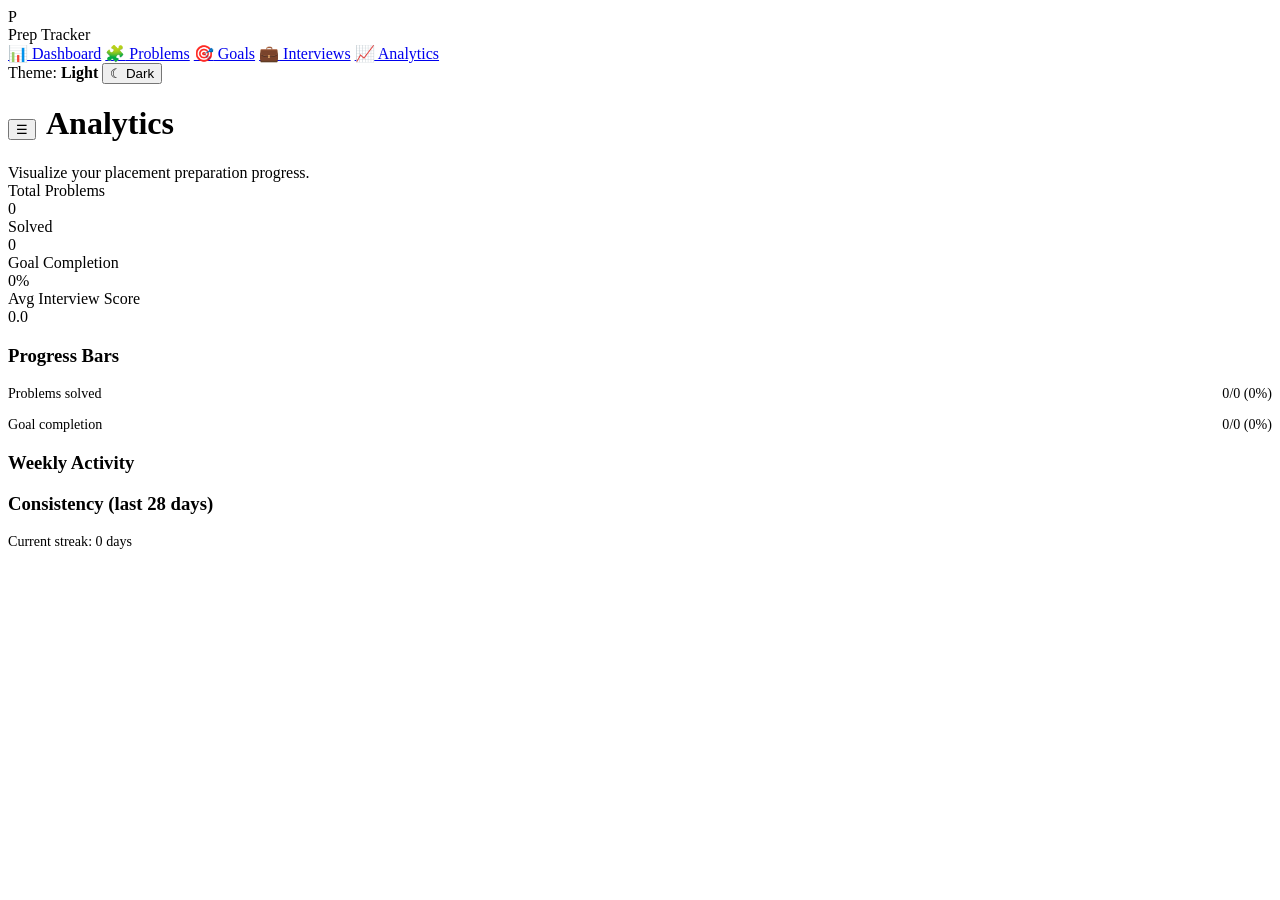
==== pages/analytics.html @ 33dc8be6 "Add files via upload" ====
<!DOCTYPE html>
<html lang="en">
<head>
  <meta charset="UTF-8" />
  <meta name="viewport" content="width=device-width, initial-scale=1.0" />
  <title>Analytics | Placement Preparation Tracker</title>
  <link rel="stylesheet" href="../css/style.css" />
  <link rel="stylesheet" href="../css/analytics.css" />
</head>
<body>
  <div class="app">
    <aside class="sidebar">
      <div class="brand"><div class="logo">P</div><div>Prep Tracker</div></div>
      <a class="nav-link" data-page="dashboard" href="../index.html"><span class="ico">📊</span> Dashboard</a>
      <a class="nav-link" data-page="problems" href="problems.html"><span class="ico">🧩</span> Problems</a>
      <a class="nav-link" data-page="goals" href="goals.html"><span class="ico">🎯</span> Goals</a>
      <a class="nav-link" data-page="interviews" href="interviews.html"><span class="ico">💼</span> Interviews</a>
      <a class="nav-link" data-page="analytics" href="analytics.html"><span class="ico">📈</span> Analytics</a>
      <div class="theme-toggle">
        <span>Theme: <strong id="themeLabel">Light</strong></span>
        <button id="themeToggle">☾ Dark</button>
      </div>
    </aside>

    <main class="main">
      <div class="topbar">
        <div>
          <button class="menu-btn" aria-label="menu">☰</button>
          <h1 style="display:inline-block;margin-left:6px">Analytics</h1>
          <div class="subtitle">Visualize your placement preparation progress.</div>
        </div>
      </div>

      <section class="metric-grid">
        <div class="card metric-card">
          <div class="label">Total Problems</div>
          <div class="value" id="m-total">0</div>
        </div>
        <div class="card metric-card">
          <div class="label">Solved</div>
          <div class="value" id="m-solved">0</div>
        </div>
        <div class="card metric-card">
          <div class="label">Goal Completion</div>
          <div class="value" id="m-goalpct">0%</div>
        </div>
        <div class="card metric-card">
          <div class="label">Avg Interview Score</div>
          <div class="value" id="m-avgscore">0.0</div>
        </div>
      </section>

      <div class="card chart-card">
        <h3>Progress Bars</h3>
        <div style="margin-bottom:14px">
          <div style="display:flex;justify-content:space-between;font-size:0.88rem;margin-bottom:6px">
            <span>Problems solved</span>
            <span id="bar-solved-label">0/0 (0%)</span>
          </div>
          <div class="progress"><span id="bar-solved" style="width:0"></span></div>
        </div>
        <div>
          <div style="display:flex;justify-content:space-between;font-size:0.88rem;margin-bottom:6px">
            <span>Goal completion</span>
            <span id="bar-goals-label">0/0 (0%)</span>
          </div>
          <div class="progress"><span id="bar-goals" style="width:0"></span></div>
        </div>
      </div>

      <div class="card chart-card">
        <h3>Weekly Activity</h3>
        <div class="bar-chart" id="weeklyChart"></div>
        <div class="bar-labels" id="weeklyLabels"></div>
      </div>

      <div class="card chart-card">
        <h3>Consistency (last 28 days)</h3>
        <p id="streakLine" style="color:var(--text-muted);font-size:0.88rem;margin-bottom:10px">Current streak: 0 days</p>
        <div class="consistency-grid" id="consistencyGrid"></div>
      </div>
    </main>
  </div>

  <script src="../js/theme.js"></script>
  <script src="../js/analytics.js"></script>
</body>
</html>
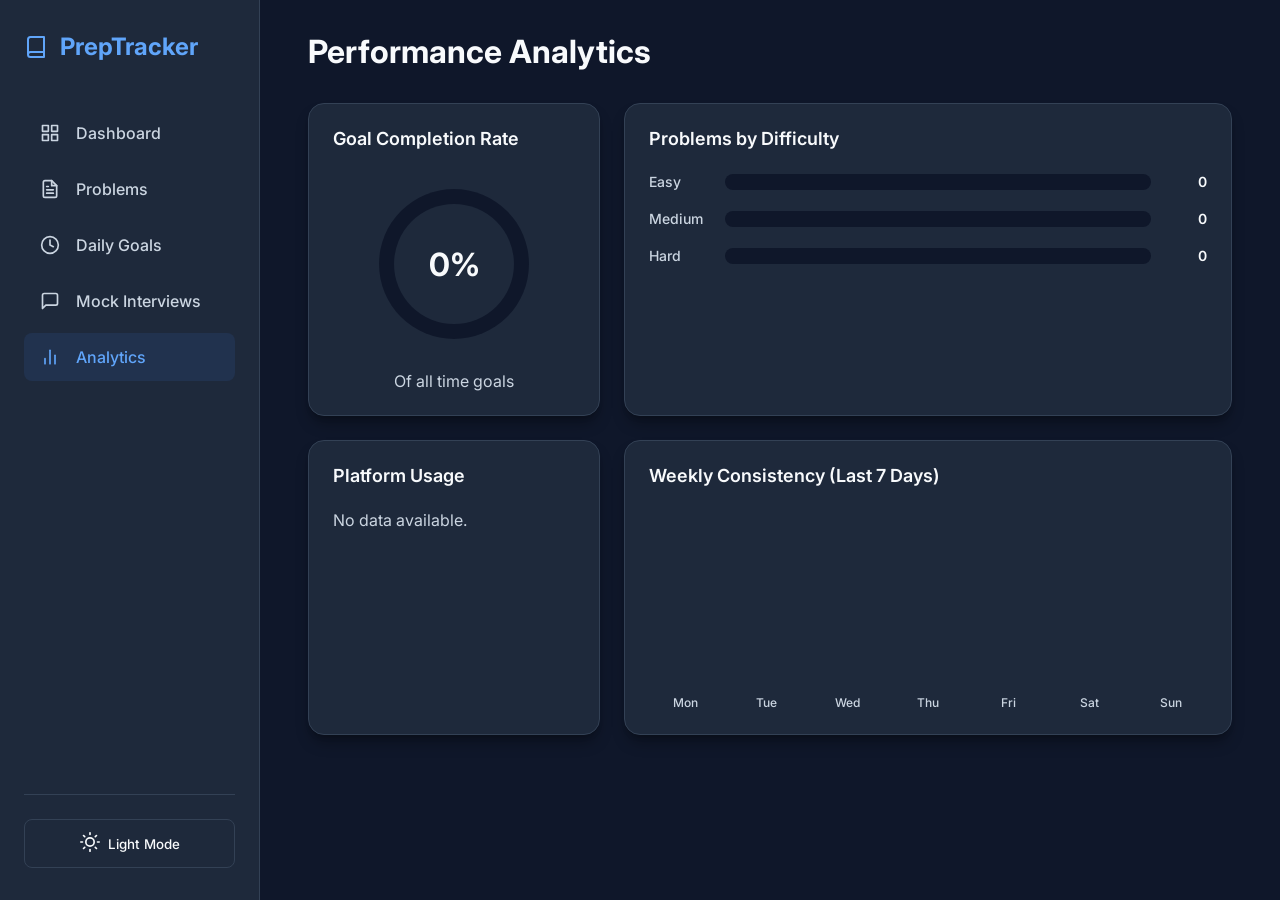
==== commit 0bf9a7d0: "Add placement preparation tracker" ====
--- a/pages/analytics.html
+++ b/pages/analytics.html
@@ -1,88 +1,91 @@
 <!DOCTYPE html>
-<html lang="en">
+<html lang="en" data-theme="dark">
 <head>
-  <meta charset="UTF-8" />
-  <meta name="viewport" content="width=device-width, initial-scale=1.0" />
-  <title>Analytics | Placement Preparation Tracker</title>
-  <link rel="stylesheet" href="../css/style.css" />
-  <link rel="stylesheet" href="../css/analytics.css" />
+    <meta charset="UTF-8">
+    <meta name="viewport" content="width=device-width, initial-scale=1.0">
+    <title>Analytics | Placement Preparation Tracker</title>
+    <link rel="stylesheet" href="../css/style.css">
+    <link rel="stylesheet" href="../css/analytics.css">
 </head>
 <body>
-  <div class="app">
-    <aside class="sidebar">
-      <div class="brand"><div class="logo">P</div><div>Prep Tracker</div></div>
-      <a class="nav-link" data-page="dashboard" href="../index.html"><span class="ico">📊</span> Dashboard</a>
-      <a class="nav-link" data-page="problems" href="problems.html"><span class="ico">🧩</span> Problems</a>
-      <a class="nav-link" data-page="goals" href="goals.html"><span class="ico">🎯</span> Goals</a>
-      <a class="nav-link" data-page="interviews" href="interviews.html"><span class="ico">💼</span> Interviews</a>
-      <a class="nav-link" data-page="analytics" href="analytics.html"><span class="ico">📈</span> Analytics</a>
-      <div class="theme-toggle">
-        <span>Theme: <strong id="themeLabel">Light</strong></span>
-        <button id="themeToggle">☾ Dark</button>
-      </div>
-    </aside>
+    <div class="app-container">
+        <div id="sidebar-container"></div>
+        
+        <main class="main-content">
+            <header class="page-header">
+                <div style="display: flex; align-items: center; gap: 1rem;">
+                    <button class="mobile-menu-btn" aria-label="Toggle Menu">
+                        <svg xmlns="http://www.w3.org/2000/svg" width="24" height="24" viewBox="0 0 24 24" fill="none" stroke="currentColor" stroke-width="2" stroke-linecap="round" stroke-linejoin="round"><line x1="3" y1="12" x2="21" y2="12"></line><line x1="3" y1="6" x2="21" y2="6"></line><line x1="3" y1="18" x2="21" y2="18"></line></svg>
+                    </button>
+                    <h1 class="page-title">Performance Analytics</h1>
+                </div>
+            </header>
+            
+            <div class="analytics-grid animate-fade-in">
+                <!-- Goal Completion Percentage -->
+                <div class="card" style="grid-column: span 1;">
+                    <h2 class="card-title">Goal Completion Rate</h2>
+                    <div class="circular-progress-container">
+                        <div class="circular-progress" id="goal-completion-circle">
+                            <span class="progress-value" id="goal-completion-text">0%</span>
+                        </div>
+                    </div>
+                    <p style="text-align: center; color: var(--text-secondary); margin-top: 1rem;">Of all time goals</p>
+                </div>
 
-    <main class="main">
-      <div class="topbar">
-        <div>
-          <button class="menu-btn" aria-label="menu">☰</button>
-          <h1 style="display:inline-block;margin-left:6px">Analytics</h1>
-          <div class="subtitle">Visualize your placement preparation progress.</div>
-        </div>
-      </div>
+                <!-- Problems by Difficulty -->
+                <div class="card" style="grid-column: span 2;">
+                    <h2 class="card-title">Problems by Difficulty</h2>
+                    
+                    <div class="bar-chart">
+                        <div class="bar-group">
+                            <div class="bar-label">Easy</div>
+                            <div class="bar-track">
+                                <div class="bar-fill bg-success" id="bar-easy" style="width: 0%"></div>
+                            </div>
+                            <div class="bar-value" id="val-easy">0</div>
+                        </div>
+                        
+                        <div class="bar-group">
+                            <div class="bar-label">Medium</div>
+                            <div class="bar-track">
+                                <div class="bar-fill bg-warning" id="bar-medium" style="width: 0%"></div>
+                            </div>
+                            <div class="bar-value" id="val-medium">0</div>
+                        </div>
+                        
+                        <div class="bar-group">
+                            <div class="bar-label">Hard</div>
+                            <div class="bar-track">
+                                <div class="bar-fill bg-danger" id="bar-hard" style="width: 0%"></div>
+                            </div>
+                            <div class="bar-value" id="val-hard">0</div>
+                        </div>
+                    </div>
+                </div>
 
-      <section class="metric-grid">
-        <div class="card metric-card">
-          <div class="label">Total Problems</div>
-          <div class="value" id="m-total">0</div>
-        </div>
-        <div class="card metric-card">
-          <div class="label">Solved</div>
-          <div class="value" id="m-solved">0</div>
-        </div>
-        <div class="card metric-card">
-          <div class="label">Goal Completion</div>
-          <div class="value" id="m-goalpct">0%</div>
-        </div>
-        <div class="card metric-card">
-          <div class="label">Avg Interview Score</div>
-          <div class="value" id="m-avgscore">0.0</div>
-        </div>
-      </section>
+                <!-- Platform Distribution -->
+                <div class="card" style="grid-column: span 1;">
+                    <h2 class="card-title">Platform Usage</h2>
+                    <div id="platform-stats" class="platform-stats">
+                        <!-- Populated by JS -->
+                    </div>
+                </div>
 
-      <div class="card chart-card">
-        <h3>Progress Bars</h3>
-        <div style="margin-bottom:14px">
-          <div style="display:flex;justify-content:space-between;font-size:0.88rem;margin-bottom:6px">
-            <span>Problems solved</span>
-            <span id="bar-solved-label">0/0 (0%)</span>
-          </div>
-          <div class="progress"><span id="bar-solved" style="width:0"></span></div>
-        </div>
-        <div>
-          <div style="display:flex;justify-content:space-between;font-size:0.88rem;margin-bottom:6px">
-            <span>Goal completion</span>
-            <span id="bar-goals-label">0/0 (0%)</span>
-          </div>
-          <div class="progress"><span id="bar-goals" style="width:0"></span></div>
-        </div>
-      </div>
+                <!-- Weekly Consistency -->
+                <div class="card" style="grid-column: span 2;">
+                    <h2 class="card-title">Weekly Consistency (Last 7 Days)</h2>
+                    <div class="activity-graph" id="weekly-graph">
+                        <!-- Populated by JS -->
+                    </div>
+                </div>
+            </div>
+        </main>
+    </div>
 
-      <div class="card chart-card">
-        <h3>Weekly Activity</h3>
-        <div class="bar-chart" id="weeklyChart"></div>
-        <div class="bar-labels" id="weeklyLabels"></div>
-      </div>
-
-      <div class="card chart-card">
-        <h3>Consistency (last 28 days)</h3>
-        <p id="streakLine" style="color:var(--text-muted);font-size:0.88rem;margin-bottom:10px">Current streak: 0 days</p>
-        <div class="consistency-grid" id="consistencyGrid"></div>
-      </div>
-    </main>
-  </div>
-
-  <script src="../js/theme.js"></script>
-  <script src="../js/analytics.js"></script>
+    <script src="../js/store.js"></script>
+    <script src="../js/theme.js"></script>
+    <script src="../js/app.js"></script>
+    <script src="../js/analytics.js"></script>
 </body>
 </html>
--- a/css/style.css
+++ b/css/style.css
@@ -0,0 +1,390 @@
+@import url('https://fonts.googleapis.com/css2?family=Inter:wght@300;400;500;600;700&display=swap');
+
+:root {
+  /* Light Theme Variables */
+  --bg-primary: #f8fafc;
+  --bg-secondary: #ffffff;
+  --text-primary: #0f172a;
+  --text-secondary: #475569;
+  --accent-color: #3b82f6;
+  --accent-hover: #2563eb;
+  --success: #10b981;
+  --warning: #f59e0b;
+  --danger: #ef4444;
+  --border-color: #e2e8f0;
+  --card-shadow: 0 4px 6px -1px rgb(0 0 0 / 0.1), 0 2px 4px -2px rgb(0 0 0 / 0.1);
+  --glass-bg: rgba(255, 255, 255, 0.7);
+  --glass-border: rgba(255, 255, 255, 0.5);
+  
+  --sidebar-width: 260px;
+  --header-height: 70px;
+}
+
+[data-theme="dark"] {
+  /* Dark Theme Variables */
+  --bg-primary: #0f172a;
+  --bg-secondary: #1e293b;
+  --text-primary: #f8fafc;
+  --text-secondary: #cbd5e1;
+  --accent-color: #60a5fa;
+  --accent-hover: #3b82f6;
+  --success: #34d399;
+  --warning: #fbbf24;
+  --danger: #f87171;
+  --border-color: #334155;
+  --card-shadow: 0 10px 15px -3px rgb(0 0 0 / 0.3), 0 4px 6px -4px rgb(0 0 0 / 0.3);
+  --glass-bg: rgba(30, 41, 59, 0.7);
+  --glass-border: rgba(255, 255, 255, 0.1);
+}
+
+* {
+  margin: 0;
+  padding: 0;
+  box-sizing: border-box;
+}
+
+body {
+  font-family: 'Inter', sans-serif;
+  background-color: var(--bg-primary);
+  color: var(--text-primary);
+  transition: background-color 0.3s ease, color 0.3s ease;
+  overflow-x: hidden;
+}
+
+/* Layout */
+.app-container {
+  display: flex;
+  min-height: 100vh;
+}
+
+/* Sidebar Styles */
+.sidebar {
+  width: var(--sidebar-width);
+  background-color: var(--bg-secondary);
+  border-right: 1px solid var(--border-color);
+  padding: 2rem 1.5rem;
+  display: flex;
+  flex-direction: column;
+  position: fixed;
+  height: 100vh;
+  transition: all 0.3s ease;
+  z-index: 100;
+}
+
+.sidebar-logo {
+  font-size: 1.5rem;
+  font-weight: 700;
+  color: var(--accent-color);
+  margin-bottom: 3rem;
+  display: flex;
+  align-items: center;
+  gap: 0.75rem;
+  text-decoration: none;
+}
+
+.sidebar-nav {
+  display: flex;
+  flex-direction: column;
+  gap: 0.5rem;
+  flex-grow: 1;
+}
+
+.nav-item {
+  padding: 0.875rem 1rem;
+  border-radius: 0.5rem;
+  color: var(--text-secondary);
+  text-decoration: none;
+  font-weight: 500;
+  display: flex;
+  align-items: center;
+  gap: 1rem;
+  transition: all 0.2s ease;
+}
+
+.nav-item:hover, .nav-item.active {
+  background-color: rgba(59, 130, 246, 0.1);
+  color: var(--accent-color);
+}
+
+.theme-toggle-container {
+  margin-top: auto;
+  padding-top: 1.5rem;
+  border-top: 1px solid var(--border-color);
+}
+
+.theme-toggle-btn {
+  background: transparent;
+  border: 1px solid var(--border-color);
+  color: var(--text-primary);
+  padding: 0.75rem 1rem;
+  border-radius: 0.5rem;
+  width: 100%;
+  cursor: pointer;
+  display: flex;
+  align-items: center;
+  justify-content: center;
+  gap: 0.5rem;
+  font-family: inherit;
+  font-weight: 500;
+  transition: all 0.2s ease;
+}
+
+.theme-toggle-btn:hover {
+  background-color: var(--bg-primary);
+}
+
+/* Main Content Area */
+.main-content {
+  flex-grow: 1;
+  margin-left: var(--sidebar-width);
+  padding: 2rem 3rem;
+  max-width: 1200px;
+}
+
+.page-header {
+  margin-bottom: 2rem;
+  display: flex;
+  justify-content: space-between;
+  align-items: center;
+}
+
+.page-title {
+  font-size: 2rem;
+  font-weight: 700;
+  color: var(--text-primary);
+}
+
+/* Cards & Utilities */
+.card {
+  background-color: var(--bg-secondary);
+  border-radius: 1rem;
+  padding: 1.5rem;
+  box-shadow: var(--card-shadow);
+  border: 1px solid var(--border-color);
+  transition: transform 0.2s ease, box-shadow 0.2s ease;
+}
+
+.card:hover {
+  transform: translateY(-2px);
+  box-shadow: 0 10px 25px -5px rgb(0 0 0 / 0.1), 0 8px 10px -6px rgb(0 0 0 / 0.1);
+}
+
+/* Forms and Inputs */
+.form-group {
+  margin-bottom: 1.25rem;
+}
+
+.form-label {
+  display: block;
+  margin-bottom: 0.5rem;
+  font-weight: 500;
+  color: var(--text-secondary);
+  font-size: 0.875rem;
+}
+
+.form-control {
+  width: 100%;
+  padding: 0.75rem 1rem;
+  background-color: var(--bg-primary);
+  border: 1px solid var(--border-color);
+  border-radius: 0.5rem;
+  color: var(--text-primary);
+  font-family: inherit;
+  font-size: 1rem;
+  transition: border-color 0.2s ease, box-shadow 0.2s ease;
+}
+
+.form-control:focus {
+  outline: none;
+  border-color: var(--accent-color);
+  box-shadow: 0 0 0 3px rgba(59, 130, 246, 0.2);
+}
+
+/* Buttons */
+.btn {
+  display: inline-flex;
+  align-items: center;
+  justify-content: center;
+  gap: 0.5rem;
+  padding: 0.75rem 1.5rem;
+  border-radius: 0.5rem;
+  font-weight: 600;
+  cursor: pointer;
+  border: none;
+  font-family: inherit;
+  transition: all 0.2s ease;
+}
+
+.btn-primary {
+  background-color: var(--accent-color);
+  color: #ffffff;
+}
+
+.btn-primary:hover {
+  background-color: var(--accent-hover);
+}
+
+.btn-danger {
+  background-color: var(--danger);
+  color: #ffffff;
+}
+
+.btn-danger:hover {
+  filter: brightness(0.9);
+}
+
+/* Badges */
+.badge {
+  padding: 0.25rem 0.75rem;
+  border-radius: 9999px;
+  font-size: 0.75rem;
+  font-weight: 600;
+  display: inline-block;
+}
+
+.badge-success { background-color: rgba(16, 185, 129, 0.1); color: var(--success); }
+.badge-warning { background-color: rgba(245, 158, 11, 0.1); color: var(--warning); }
+.badge-danger { background-color: rgba(239, 68, 68, 0.1); color: var(--danger); }
+.badge-info { background-color: rgba(59, 130, 246, 0.1); color: var(--accent-color); }
+
+/* Mobile Menu Toggle */
+.mobile-menu-btn {
+  display: none;
+  background: none;
+  border: none;
+  color: var(--text-primary);
+  font-size: 1.5rem;
+  cursor: pointer;
+}
+
+/* Tables */
+.table-container {
+  overflow-x: auto;
+  border-radius: 0.5rem;
+  border: 1px solid var(--border-color);
+}
+
+table {
+  width: 100%;
+  border-collapse: collapse;
+  text-align: left;
+}
+
+th, td {
+  padding: 1rem;
+  border-bottom: 1px solid var(--border-color);
+}
+
+th {
+  background-color: var(--bg-primary);
+  font-weight: 600;
+  color: var(--text-secondary);
+  text-transform: uppercase;
+  font-size: 0.75rem;
+  letter-spacing: 0.05em;
+}
+
+tr:last-child td {
+  border-bottom: none;
+}
+
+/* Modals */
+.modal-overlay {
+  position: fixed;
+  top: 0;
+  left: 0;
+  right: 0;
+  bottom: 0;
+  background-color: rgba(0, 0, 0, 0.5);
+  backdrop-filter: blur(4px);
+  display: flex;
+  align-items: center;
+  justify-content: center;
+  z-index: 1000;
+  opacity: 0;
+  pointer-events: none;
+  transition: opacity 0.3s ease;
+}
+
+.modal-overlay.active {
+  opacity: 1;
+  pointer-events: auto;
+}
+
+.modal {
+  background-color: var(--bg-secondary);
+  border-radius: 1rem;
+  width: 100%;
+  max-width: 500px;
+  padding: 2rem;
+  box-shadow: 0 25px 50px -12px rgba(0, 0, 0, 0.25);
+  transform: translateY(20px);
+  transition: transform 0.3s cubic-bezier(0.175, 0.885, 0.32, 1.275);
+}
+
+.modal-overlay.active .modal {
+  transform: translateY(0);
+}
+
+.modal-header {
+  display: flex;
+  justify-content: space-between;
+  align-items: center;
+  margin-bottom: 1.5rem;
+}
+
+.close-modal {
+  background: none;
+  border: none;
+  color: var(--text-secondary);
+  font-size: 1.5rem;
+  cursor: pointer;
+  transition: color 0.2s;
+}
+
+.close-modal:hover {
+  color: var(--text-primary);
+}
+
+/* Empty States */
+.empty-state {
+  text-align: center;
+  padding: 3rem 1rem;
+  color: var(--text-secondary);
+}
+
+.empty-state svg {
+  margin-bottom: 1rem;
+  opacity: 0.5;
+}
+
+/* Animations */
+@keyframes fadeIn {
+  from { opacity: 0; transform: translateY(10px); }
+  to { opacity: 1; transform: translateY(0); }
+}
+
+.animate-fade-in {
+  animation: fadeIn 0.4s ease forwards;
+}
+
+/* Responsive */
+@media (max-width: 768px) {
+  .sidebar {
+    transform: translateX(-100%);
+    box-shadow: 5px 0 15px rgba(0,0,0,0.1);
+  }
+  
+  .sidebar.active {
+    transform: translateX(0);
+  }
+  
+  .main-content {
+    margin-left: 0;
+    padding: 1.5rem;
+  }
+  
+  .mobile-menu-btn {
+    display: block;
+  }
+}
--- a/css/analytics.css
+++ b/css/analytics.css
@@ -0,0 +1,180 @@
+/* Analytics Specific Styles */
+.analytics-grid {
+    display: grid;
+    grid-template-columns: repeat(3, 1fr);
+    gap: 1.5rem;
+}
+
+@media (max-width: 1024px) {
+    .analytics-grid {
+        grid-template-columns: 1fr;
+    }
+    .card {
+        grid-column: span 1 !important;
+    }
+}
+
+.card-title {
+    font-size: 1.125rem;
+    font-weight: 600;
+    margin-bottom: 1.5rem;
+    color: var(--text-primary);
+}
+
+/* Circular Progress */
+.circular-progress-container {
+    display: flex;
+    justify-content: center;
+    align-items: center;
+    padding: 1rem;
+}
+
+.circular-progress {
+    position: relative;
+    width: 150px;
+    height: 150px;
+    border-radius: 50%;
+    background: conic-gradient(var(--accent-color) 0deg, var(--bg-primary) 0deg);
+    display: flex;
+    justify-content: center;
+    align-items: center;
+    transition: background 1s ease;
+}
+
+.circular-progress::before {
+    content: '';
+    position: absolute;
+    width: 120px;
+    height: 120px;
+    border-radius: 50%;
+    background-color: var(--bg-secondary);
+}
+
+.progress-value {
+    position: relative;
+    font-size: 2rem;
+    font-weight: 700;
+    color: var(--text-primary);
+}
+
+/* Linear Bar Chart */
+.bar-chart {
+    display: flex;
+    flex-direction: column;
+    gap: 1.25rem;
+}
+
+.bar-group {
+    display: flex;
+    align-items: center;
+    gap: 1rem;
+}
+
+.bar-label {
+    width: 60px;
+    font-weight: 500;
+    font-size: 0.875rem;
+    color: var(--text-secondary);
+}
+
+.bar-track {
+    flex-grow: 1;
+    height: 1rem;
+    background-color: var(--bg-primary);
+    border-radius: 9999px;
+    overflow: hidden;
+}
+
+.bar-fill {
+    height: 100%;
+    border-radius: 9999px;
+    transition: width 1s cubic-bezier(0.175, 0.885, 0.32, 1.275);
+}
+
+.bg-success { background-color: var(--success); }
+.bg-warning { background-color: var(--warning); }
+.bg-danger { background-color: var(--danger); }
+.bg-accent { background-color: var(--accent-color); }
+
+.bar-value {
+    width: 40px;
+    text-align: right;
+    font-weight: 600;
+    font-size: 0.875rem;
+}
+
+/* Platform Stats */
+.platform-stats {
+    display: flex;
+    flex-direction: column;
+    gap: 1rem;
+}
+
+.platform-item {
+    display: flex;
+    justify-content: space-between;
+    align-items: center;
+    padding: 0.75rem;
+    background-color: var(--bg-primary);
+    border-radius: 0.5rem;
+    border: 1px solid var(--border-color);
+}
+
+.platform-name {
+    font-weight: 500;
+}
+
+.platform-count {
+    background-color: var(--bg-secondary);
+    padding: 0.25rem 0.75rem;
+    border-radius: 9999px;
+    font-weight: 700;
+    font-size: 0.875rem;
+}
+
+/* Weekly Activity Graph */
+.activity-graph {
+    display: flex;
+    align-items: flex-end;
+    justify-content: space-between;
+    height: 200px;
+    padding-top: 2rem;
+    gap: 0.5rem;
+}
+
+.activity-day {
+    flex: 1;
+    display: flex;
+    flex-direction: column;
+    align-items: center;
+    gap: 0.5rem;
+}
+
+.activity-bar {
+    width: 100%;
+    max-width: 40px;
+    background-color: var(--accent-color);
+    border-radius: 0.25rem 0.25rem 0 0;
+    transition: height 1s cubic-bezier(0.175, 0.885, 0.32, 1.275);
+    position: relative;
+}
+
+.activity-bar:hover::after {
+    content: attr(data-val);
+    position: absolute;
+    top: -30px;
+    left: 50%;
+    transform: translateX(-50%);
+    background: var(--text-primary);
+    color: var(--bg-primary);
+    padding: 0.25rem 0.5rem;
+    border-radius: 0.25rem;
+    font-size: 0.75rem;
+    font-weight: 600;
+}
+
+.day-label {
+    font-size: 0.75rem;
+    color: var(--text-secondary);
+    font-weight: 500;
+}
